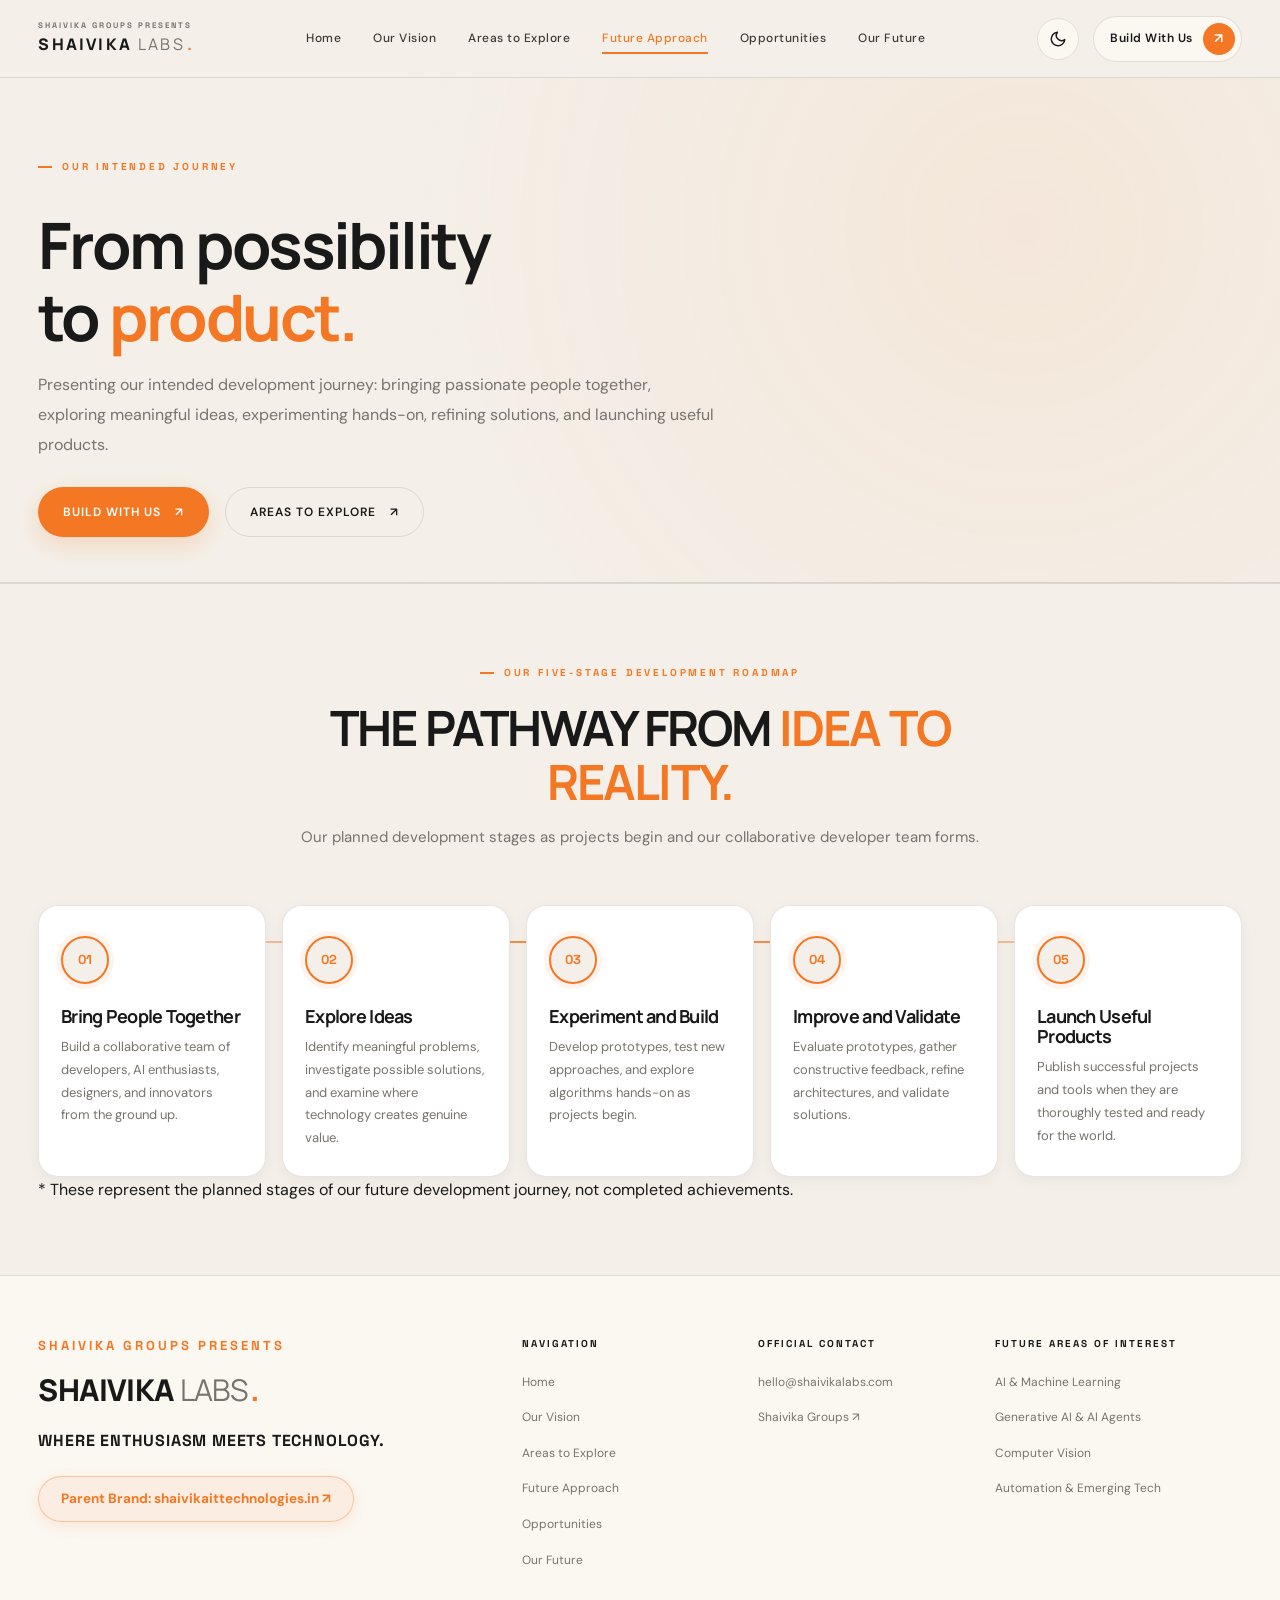
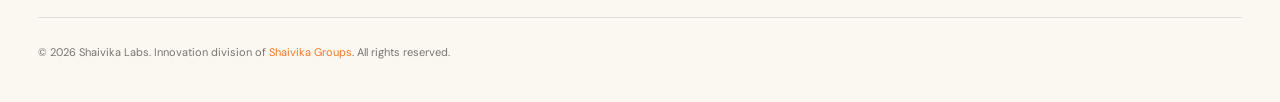
==== approach.html @ ae57363c "Initial commit: Shaivika Labs complete responsive website" ====
<!doctype html>
<html lang="en" data-theme="light">
<head>
  <meta charset="utf-8">
  <meta name="viewport" content="width=device-width, initial-scale=1">
  <meta name="theme-color" content="#F4F0E9">
  <meta name="description" content="Our Future Approach at Shaivika Labs — The AI innovation division of Shaivika Groups. From Possibility to Product: 5 planned stages of our future journey.">
  <title>Our Future Approach — From Possibility to Product | Shaivika Labs</title>
  
  <link rel="preconnect" href="https://fonts.googleapis.com">
  <link rel="preconnect" href="https://fonts.gstatic.com" crossorigin>
  <link href="https://fonts.googleapis.com/css2?family=DM+Sans:ital,opsz,wght@0,9..40,100..1000;1,9..40,100..1000&family=Manrope:wght@300;400;500;600;700;800&family=Space+Grotesk:wght@500;700&display=swap" rel="stylesheet">
  
  <link rel="stylesheet" href="style.css">
  <script src="script.js" defer></script>
</head>
<body data-theme="light">

  <header class="navbar">
    <div class="brand-wrap">
      <span class="brand-parent">Shaivika Groups Presents</span>
      <a class="logo" href="index.html" aria-label="Shaivika Labs Home">
        SHAIVIKA<span>LABS</span><i>.</i>
      </a>
    </div>

    <nav class="nav-links" aria-label="Main navigation">
      <a href="index.html#hero">Home</a>
      <a href="index.html#vision">Our Vision</a>
      <a href="index.html#explore">Areas to Explore</a>
      <a class="active" href="approach.html">Future Approach</a>
      <a href="careers.html">Opportunities</a>
      <a href="index.html#future-products">Our Future</a>
    </nav>

    <div class="nav-controls">
      <button class="theme-toggle" id="theme-toggle-btn" aria-label="Switch between light and dark theme">
        <svg class="theme-icon-sun" viewBox="0 0 24 24">
          <circle cx="12" cy="12" r="5"></circle>
          <line x1="12" y1="1" x2="12" y2="3"></line>
          <line x1="12" y1="21" x2="12" y2="23"></line>
          <line x1="4.22" y1="4.22" x2="5.64" y2="5.64"></line>
          <line x1="18.36" y1="18.36" x2="19.78" y2="19.78"></line>
          <line x1="1" y1="12" x2="3" y2="12"></line>
          <line x1="21" y1="12" x2="23" y2="12"></line>
          <line x1="4.22" y1="19.78" x2="5.64" y2="18.36"></line>
          <line x1="18.36" y1="5.64" x2="19.78" y2="4.22"></line>
        </svg>
        <svg class="theme-icon-moon" viewBox="0 0 24 24">
          <path d="M21 12.79A9 9 0 1 1 11.21 3 7 7 0 0 0 21 12.79z"></path>
        </svg>
      </button>

      <a class="nav-cta" href="careers.html#inquiry-form">
        Build With Us <span>↗</span>
      </a>

      <button class="menu-toggle" aria-label="Toggle navigation menu" aria-expanded="false">
        ☰
      </button>
    </div>
  </header>

  <main class="page-shell">
    <section class="inner-page-hero">
      <div class="inner-hero-content animate-on-scroll">
        <span class="eyebrow">OUR INTENDED JOURNEY</span>
        <h1>From possibility<br>to <span>product.</span></h1>
        <p>
          Presenting our intended development journey: bringing passionate people together, exploring meaningful ideas, experimenting hands-on, refining solutions, and launching useful products.
        </p>
        <div style="display: flex; gap: 16px; flex-wrap: wrap;">
          <a class="button button-primary" href="careers.html#inquiry-form">
            Build With Us <span class="btn-arrow">↗</span>
          </a>
          <a class="button button-outline" href="index.html#explore">
            Areas to Explore <span class="btn-arrow">↗</span>
          </a>
        </div>
      </div>
    </section>

    <section class="section-block">
      <div class="section-header-center animate-on-scroll">
        <span class="eyebrow">OUR FIVE-STAGE DEVELOPMENT ROADMAP</span>
        <h2>THE PATHWAY FROM <span>IDEA TO REALITY.</span></h2>
        <p>Our planned development stages as projects begin and our collaborative developer team forms.</p>
      </div>

      <div class="approach-pathway-wrap">
        <div class="pathway-line" aria-hidden="true">
          <div class="pathway-pulse"></div>
        </div>

        <div class="pathway-grid">
          <!-- 01 Bring People Together -->
          <div class="pathway-step animate-on-scroll">
            <div class="pathway-node-marker">01</div>
            <h3>Bring People Together</h3>
            <p>Build a collaborative team of developers, AI enthusiasts, designers, and innovators from the ground up.</p>
          </div>

          <!-- 02 Explore Ideas -->
          <div class="pathway-step animate-on-scroll delay-1">
            <div class="pathway-node-marker">02</div>
            <h3>Explore Ideas</h3>
            <p>Identify meaningful problems, investigate possible solutions, and examine where technology creates genuine value.</p>
          </div>

          <!-- 03 Experiment and Build -->
          <div class="pathway-step animate-on-scroll delay-2">
            <div class="pathway-node-marker">03</div>
            <h3>Experiment and Build</h3>
            <p>Develop prototypes, test new approaches, and explore algorithms hands-on as projects begin.</p>
          </div>

          <!-- 04 Improve and Validate -->
          <div class="pathway-step animate-on-scroll delay-3">
            <div class="pathway-node-marker">04</div>
            <h3>Improve and Validate</h3>
            <p>Evaluate prototypes, gather constructive feedback, refine architectures, and validate solutions.</p>
          </div>

          <!-- 05 Launch Useful Products -->
          <div class="pathway-step animate-on-scroll delay-4">
            <div class="pathway-node-marker">05</div>
            <h3>Launch Useful Products</h3>
            <p>Publish successful projects and tools when they are thoroughly tested and ready for the world.</p>
          </div>
        </div>
      </div>

      <p class="showcase-footnote">
        * These represent the planned stages of our future development journey, not completed achievements.
      </p>
    </section>
  </main>

  <footer class="footer">
    <div class="footer-top">
      <div class="footer-brand">
        <span class="footer-parent-label">SHAIVIKA GROUPS PRESENTS</span>
        <div class="logo">SHAIVIKA<span>LABS</span><i>.</i></div>
        <p class="footer-tagline">WHERE ENTHUSIASM MEETS TECHNOLOGY.</p>
        <a class="footer-official-link" href="http://shaivikaittechnologies.in/" target="_blank" rel="noopener noreferrer">
          Parent Brand: shaivikaittechnologies.in ↗
        </a>
      </div>
      <div class="footer-col">
        <h5>Navigation</h5>
        <ul>
          <li><a href="index.html#hero">Home</a></li>
          <li><a href="index.html#vision">Our Vision</a></li>
          <li><a href="index.html#explore">Areas to Explore</a></li>
          <li><a href="approach.html">Future Approach</a></li>
          <li><a href="careers.html">Opportunities</a></li>
          <li><a href="index.html#future-products">Our Future</a></li>
        </ul>
      </div>
      <div class="footer-col">
        <h5>Official Contact</h5>
        <ul>
          <li><a href="mailto:hello@shaivikalabs.com">hello@shaivikalabs.com</a></li>
          <li><a href="http://shaivikaittechnologies.in/" target="_blank" rel="noopener noreferrer">Shaivika Groups ↗</a></li>
        </ul>
      </div>
      <div class="footer-col">
        <h5>Future Areas of Interest</h5>
        <ul>
          <li><a href="build.html">AI & Machine Learning</a></li>
          <li><a href="build.html">Generative AI & AI Agents</a></li>
          <li><a href="build.html">Computer Vision</a></li>
          <li><a href="build.html">Automation & Emerging Tech</a></li>
        </ul>
      </div>
    </div>
    <div class="footer-bottom">
      <div>© <span data-year></span> Shaivika Labs. Innovation division of <a href="http://shaivikaittechnologies.in/" target="_blank" rel="noopener noreferrer">Shaivika Groups</a>. All rights reserved.</div>
    </div>
  </footer>

</body>
</html>
---- style.css ----
@import url('https://fonts.googleapis.com/css2?family=DM+Sans:ital,opsz,wght@0,9..40,100..1000;1,9..40,100..1000&family=Manrope:wght@300;400;500;600;700;800&family=Space+Grotesk:wght@500;700&display=swap');

/* ==========================================================================
   SHAIVIKA LABS — DESIGN SYSTEM & TOKENS
   Brand: Shaivika Groups Presents Shaivika Labs
   Consistent Warm Cream, Charcoal & Shaivika Orange (#F47724) Palette
   Light Mode (Default) & Dark Mode Support
   ========================================================================== */

:root {
  /* Brand Core Palette */
  --accent: #F47724;
  --accent-hover: #DF6416;
  --accent-light: #FF8F45;
  --accent-glow: rgba(244, 119, 36, 0.22);
  --accent-glow-strong: rgba(244, 119, 36, 0.4);
  --accent-soft: rgba(244, 119, 36, 0.08);

  /* Light Theme (Default) */
  --bg: #F4F0E9;
  --paper: #FBF8F2;
  --paper-card: #FFFFFF;
  --paper-trans: rgba(251, 248, 242, 0.92);
  --card-glass: rgba(255, 255, 255, 0.85);
  --ink: #191919;
  --ink-secondary: #3D3A36;
  --muted: #77736D;
  --muted-light: #A8A39C;
  --line: rgba(25, 25, 25, 0.11);
  --line-subtle: rgba(25, 25, 25, 0.06);
  --dark: #211F1B;
  --shadow-sm: 0 4px 14px rgba(33, 31, 27, 0.05);
  --shadow-md: 0 12px 30px rgba(33, 31, 27, 0.08);
  --shadow-lg: 0 20px 50px rgba(33, 31, 27, 0.11);
  --shadow-accent: 0 12px 32px rgba(244, 119, 36, 0.2);
  --radius-sm: 8px;
  --radius-md: 14px;
  --radius-lg: 20px;
  --radius-pill: 9999px;
  --nav-bg: rgba(244, 240, 233, 0.92);
  --container-max: 1700px;

  /* Brand-Harmonized Section Tokens */
  --tech-de: var(--accent);
  --tech-de-glow: var(--accent-glow);
  --tech-ai: var(--accent);
  --tech-ai-glow: var(--accent-glow);
  --tech-cv: var(--accent);
  --tech-cv-glow: var(--accent-glow);
  --tech-emerging: var(--accent);
  --tech-emerging-glow: var(--accent-glow);
  --tech-about: var(--accent);
  --tech-join: var(--accent);
  --tech-join-glow: var(--accent-glow);
}

[data-theme="dark"] {
  --bg: #11100E;
  --paper: #181714;
  --paper-card: #201D1A;
  --paper-trans: rgba(24, 23, 20, 0.90);
  --card-glass: rgba(26, 24, 21, 0.82);
  --ink: #FFFFFF;
  --ink-secondary: #D4CEC4;
  --muted: #A39D94;
  --muted-light: #736E66;
  --line: rgba(255, 255, 255, 0.10);
  --line-subtle: rgba(255, 255, 255, 0.05);
  --dark: #0A0A09;
  --shadow-sm: 0 4px 16px rgba(0, 0, 0, 0.35);
  --shadow-md: 0 14px 34px rgba(0, 0, 0, 0.45);
  --shadow-lg: 0 24px 60px rgba(0, 0, 0, 0.65);
  --shadow-accent: 0 12px 34px rgba(244, 119, 36, 0.35);
  --nav-bg: rgba(17, 16, 14, 0.92);
}

/* ==========================================================================
   BASE RESET & TYPOGRAPHY
   ========================================================================== */

*, *::before, *::after {
  box-sizing: border-box;
  margin: 0;
  padding: 0;
}

html {
  scroll-behavior: smooth;
  font-size: 16px;
  overflow-x: hidden;
}

body {
  background-color: var(--bg);
  color: var(--ink);
  font-family: "DM Sans", -apple-system, BlinkMacSystemFont, "Segoe UI", Roboto, sans-serif;
  overflow-x: hidden;
  line-height: 1.6;
  transition: background-color 0.35s ease, color 0.35s ease;
  -webkit-font-smoothing: antialiased;
  -moz-osx-font-smoothing: grayscale;
  width: 100%;
}

a {
  color: inherit;
  text-decoration: none;
  transition: color 0.25s ease, opacity 0.25s ease;
}

button {
  font: inherit;
  background: none;
  border: none;
  cursor: pointer;
  color: inherit;
}

img {
  max-width: 100%;
  height: auto;
  display: block;
}

.site-container {
  width: 100%;
  max-width: var(--container-max);
  margin: 0 auto;
}

/* ==========================================================================
   NAVBAR & HEADER
   ========================================================================== */

.navbar {
  position: sticky;
  top: 0;
  height: 78px;
  padding: 0 3%;
  display: flex;
  align-items: center;
  justify-content: space-between;
  gap: 20px;
  background: var(--nav-bg);
  backdrop-filter: blur(16px);
  -webkit-backdrop-filter: blur(16px);
  border-bottom: 1px solid var(--line);
  z-index: 100;
  transition: background-color 0.35s ease, border-color 0.35s ease;
}

.brand-wrap {
  display: flex;
  flex-direction: column;
}

.brand-parent {
  font-family: "Space Grotesk", sans-serif;
  font-size: 8px;
  font-weight: 700;
  letter-spacing: 2px;
  color: var(--muted);
  text-transform: uppercase;
}

.logo {
  font-family: "Manrope", sans-serif;
  font-size: 16px;
  font-weight: 800;
  letter-spacing: 2.2px;
  color: var(--ink);
  display: flex;
  align-items: baseline;
  text-transform: uppercase;
}

.logo span {
  font-weight: 400;
  margin-left: 6px;
  color: var(--muted);
}

.logo i {
  color: var(--accent);
  font-style: normal;
  margin-left: 2px;
}

.nav-links {
  display: flex;
  align-items: center;
  gap: clamp(16px, 2.5vw, 36px);
  font-size: 12px;
  font-weight: 500;
  letter-spacing: 0.5px;
}

.nav-links a {
  color: var(--ink-secondary);
  position: relative;
  padding: 6px 0;
  transition: color 0.25s ease;
}

.nav-links a::after {
  content: "";
  position: absolute;
  bottom: 0;
  left: 0;
  width: 0;
  height: 2px;
  background-color: var(--accent);
  transition: width 0.25s ease;
}

.nav-links a:hover,
.nav-links a.active {
  color: var(--accent);
}

.nav-links a:hover::after,
.nav-links a.active::after {
  width: 100%;
}

.nav-controls {
  display: flex;
  align-items: center;
  gap: 14px;
}

/* Theme Toggle Button */
.theme-toggle {
  width: 42px;
  height: 42px;
  border-radius: 50%;
  border: 1px solid var(--line);
  display: grid;
  place-items: center;
  color: var(--ink);
  transition: background-color 0.25s ease, border-color 0.25s ease, transform 0.25s ease;
  position: relative;
  background: var(--paper);
}

.theme-toggle:hover {
  border-color: var(--accent);
  transform: rotate(15deg);
  background: var(--card-glass);
}

.theme-icon-sun,
.theme-icon-moon {
  width: 18px;
  height: 18px;
  stroke: currentColor;
  stroke-width: 2;
  stroke-linecap: round;
  stroke-linejoin: round;
  fill: none;
  transition: opacity 0.25s ease;
}

[data-theme="light"] .theme-icon-sun { display: none; }
[data-theme="light"] .theme-icon-moon { display: block; }
[data-theme="dark"] .theme-icon-sun { display: block; }
[data-theme="dark"] .theme-icon-moon { display: none; }

.nav-cta {
  display: inline-flex;
  align-items: center;
  gap: 10px;
  font-size: 12px;
  font-weight: 600;
  letter-spacing: 0.5px;
  color: var(--ink);
  padding: 6px 6px 6px 16px;
  background: var(--paper);
  border: 1px solid var(--line);
  border-radius: var(--radius-pill);
  transition: border-color 0.25s ease, transform 0.25s ease, background 0.25s ease;
}

.nav-cta:hover {
  border-color: var(--accent);
  transform: translateY(-2px);
  background: var(--card-glass);
}

.nav-cta span {
  display: grid;
  place-items: center;
  width: 32px;
  height: 32px;
  border-radius: 50%;
  background: var(--accent);
  color: #fff;
  font-size: 14px;
  transition: transform 0.25s ease, background-color 0.25s ease;
}

.nav-cta:hover span {
  transform: rotate(45deg);
  background: var(--accent-hover);
}

.menu-toggle {
  display: none;
  width: 42px;
  height: 42px;
  border-radius: 50%;
  border: 1px solid var(--line);
  font-size: 20px;
  align-items: center;
  justify-content: center;
  color: var(--ink);
  background: var(--paper);
}

/* ==========================================================================
   BUTTONS & SHARED TYPOGRAPHY
   ========================================================================== */

.button {
  min-height: 50px;
  padding: 0 24px;
  display: inline-flex;
  align-items: center;
  justify-content: center;
  gap: 14px;
  border-radius: var(--radius-pill);
  font-size: 12px;
  font-weight: 600;
  letter-spacing: 1px;
  text-transform: uppercase;
  transition: transform 0.25s cubic-bezier(0.2, 0.8, 0.2, 1), background-color 0.25s ease, border-color 0.25s ease, box-shadow 0.25s ease;
  position: relative;
  overflow: hidden;
  z-index: 1;
}

.button:hover {
  transform: translateY(-3px);
}

.button-primary {
  background: var(--accent);
  color: #FFFFFF;
  border: 1px solid transparent;
  box-shadow: 0 8px 24px var(--accent-glow);
}

.button-primary:hover {
  background: var(--accent-hover);
  box-shadow: 0 12px 30px var(--accent-glow-strong);
}

.button-primary .btn-arrow {
  display: inline-block;
  transition: transform 0.25s ease;
}

.button-primary:hover .btn-arrow {
  transform: translate(3px, -3px);
}

.button-outline {
  background: transparent;
  color: var(--ink);
  border: 1px solid var(--line);
}

[data-theme="dark"] .button-outline {
  background: rgba(255, 255, 255, 0.04);
  color: #FFFFFF;
  border: 1px solid rgba(255, 255, 255, 0.16);
}

.button-outline:hover {
  border-color: var(--accent);
  background: var(--paper);
  color: var(--accent);
}

[data-theme="dark"] .button-outline:hover {
  border-color: var(--accent);
  background: rgba(244, 119, 36, 0.12);
  color: #FFFFFF;
}

.eyebrow {
  display: inline-flex;
  align-items: center;
  gap: 10px;
  font-family: "Space Grotesk", sans-serif;
  font-size: 10px;
  font-weight: 700;
  letter-spacing: 2.8px;
  color: var(--accent);
  text-transform: uppercase;
  margin-bottom: 20px;
}

.eyebrow::before {
  content: "";
  display: inline-block;
  width: 14px;
  height: 2px;
  background-color: var(--accent);
}

h1, h2, h3, h4 {
  font-family: "Manrope", sans-serif;
  letter-spacing: -0.04em;
  line-height: 1.12;
  color: var(--ink);
}

h1 {
  font-size: clamp(38px, 5vw, 68px);
  font-weight: 700;
}

h2 {
  font-size: clamp(30px, 3.8vw, 52px);
  font-weight: 700;
}

h3 {
  font-size: clamp(20px, 2vw, 26px);
  font-weight: 600;
}

h1 span, h2 span, h3 span {
  color: var(--accent);
}

.page-shell {
  width: 100%;
  position: relative;
  overflow: visible;
}

/* ==========================================================================
   SCROLL REVEAL — PREMIUM SWIPE UP ANIMATION
   Every text, card, and element sweeps upward as it enters the viewport
   ========================================================================== */

.animate-on-scroll,
.reveal-on-scroll {
  opacity: 0;
  transform: translateY(55px);
  transition:
    opacity 0.75s cubic-bezier(0.22, 1, 0.36, 1),
    transform 0.75s cubic-bezier(0.22, 1, 0.36, 1);
  will-change: opacity, transform;
}

.animate-on-scroll.is-visible,
.reveal-on-scroll.is-visible {
  opacity: 1;
  transform: translateY(0) !important;
}

/* Staggered delays for cards/grid children */
.delay-1, .reveal-delay-1 { transition-delay: 0.10s; }
.delay-2, .reveal-delay-2 { transition-delay: 0.20s; }
.delay-3, .reveal-delay-3 { transition-delay: 0.30s; }
.delay-4, .reveal-delay-4 { transition-delay: 0.40s; }

/* Section-level entrance — subtle initial offset only when not yet visible */
.section-header-center.animate-on-scroll:not(.is-visible),
.about-copy.animate-on-scroll:not(.is-visible),
.inner-hero-content:not(.is-visible) {
  transform: translateY(20px);
}


/* ==========================================================================
   HERO SECTION — AI NEURAL CORE CENTERPIECE
   ========================================================================== */

.hero {
  width: 100%;
  padding: clamp(45px, 6vh, 80px) 3% clamp(40px, 6vh, 75px);
  display: grid;
  grid-template-columns: 1.12fr 0.88fr;
  align-items: center;
  gap: clamp(32px, 4vw, 65px);
  position: relative;
  background: radial-gradient(circle at 75% 45%, rgba(244, 119, 36, 0.08) 0%, transparent 65%);
}

[data-theme="dark"] .hero {
  background: radial-gradient(circle at 74% 48%, rgba(244, 119, 36, 0.14) 0%, rgba(244, 119, 36, 0.03) 48%, transparent 72%);
}

.hero-copy {
  position: relative;
  z-index: 5;
  max-width: 620px;
}

/* Attractive Parent Badge with Subtle Glowing Aura */
.hero-parent-badge {
  display: inline-flex;
  align-items: center;
  gap: 8px;
  font-family: "Space Grotesk", sans-serif;
  font-size: 11px;
  font-weight: 700;
  letter-spacing: 3px;
  color: var(--accent);
  text-transform: uppercase;
  margin-bottom: 20px;
  padding: 7px 16px;
  border-radius: var(--radius-pill);
  background: rgba(244, 119, 36, 0.08);
  border: 1px solid rgba(244, 119, 36, 0.32);
  box-shadow: 0 0 20px rgba(244, 119, 36, 0.12);
  animation: badgeGlowPulse 4s ease-in-out infinite alternate, badgeEntrance 0.8s cubic-bezier(0.16, 1, 0.3, 1) both;
}

[data-theme="dark"] .hero-parent-badge {
  background: rgba(244, 119, 36, 0.08);
  border: 1px solid rgba(244, 119, 36, 0.38);
  color: #FFA45F;
  box-shadow: 0 0 22px rgba(244, 119, 36, 0.18);
}

@keyframes badgeGlowPulse {
  0% {
    box-shadow: 0 0 14px rgba(244, 119, 36, 0.12), inset 0 0 8px rgba(244, 119, 36, 0.04);
    border-color: rgba(244, 119, 36, 0.28);
  }
  100% {
    box-shadow: 0 0 26px rgba(244, 119, 36, 0.32), inset 0 0 14px rgba(244, 119, 36, 0.1);
    border-color: rgba(244, 119, 36, 0.55);
  }
}

@keyframes badgeEntrance {
  0% {
    opacity: 0;
    transform: translateY(-10px) scale(0.96);
  }
  100% {
    opacity: 1;
    transform: translateY(0) scale(1);
  }
}

/* Hero Title with Attractive Kinetic Text Animations */
.hero-title {
  font-size: clamp(38px, 5.2vw, 70px);
  font-weight: 800;
  line-height: 1.06;
  margin-bottom: 24px;
}

.hero-brand-block {
  margin-bottom: 20px;
  animation: titleMainFadeUp 0.9s cubic-bezier(0.16, 1, 0.3, 1) both;
}

.hero-brand-title {
  display: inline-block;
  font-family: "Manrope", sans-serif;
  font-size: clamp(42px, 5.6vw, 74px);
  font-weight: 800;
  line-height: 1.05;
  letter-spacing: -0.035em;
  background: linear-gradient(120deg, #181512 0%, #30261E 30%, #F47724 50%, #30261E 70%, #181512 100%);
  background-size: 240% 100%;
  -webkit-background-clip: text;
  -webkit-text-fill-color: transparent;
  animation: brandLuster 5.5s ease-in-out infinite, titleMainFadeUp 0.9s cubic-bezier(0.16, 1, 0.3, 1) both;
  margin-bottom: 8px;
  transition: filter 0.35s ease;
}

[data-theme="dark"] .hero-brand-title {
  background: linear-gradient(120deg, #FFFFFF 0%, #F5EAE1 30%, #FFA86B 50%, #F5EAE1 70%, #FFFFFF 100%);
  background-size: 240% 100%;
  -webkit-background-clip: text;
  -webkit-text-fill-color: transparent;
  filter: drop-shadow(0 0 32px rgba(244, 119, 36, 0.28));
}

.hero-brand-tagline {
  display: inline-flex;
  align-items: center;
  gap: 10px;
  font-family: "Space Grotesk", sans-serif;
  font-size: clamp(11px, 0.95vw, 13px);
  font-weight: 700;
  letter-spacing: 3.5px;
  color: var(--accent);
  text-transform: uppercase;
  margin-bottom: 22px;
  animation: titleHighlightFadeUp 0.95s cubic-bezier(0.16, 1, 0.3, 1) 0.15s both;
}

.hero-brand-tagline::before {
  content: "";
  display: inline-block;
  width: 7px;
  height: 7px;
  border-radius: 50%;
  background: #F47724;
  box-shadow: 0 0 10px #F47724, 0 0 20px #F47724;
  animation: beaconPulse 2s ease-in-out infinite;
}

[data-theme="dark"] .hero-brand-tagline {
  color: #FFA564;
}

.hero-headline {
  font-family: "Manrope", sans-serif;
  font-size: clamp(28px, 4.0vw, 50px);
  font-weight: 800;
  line-height: 1.16;
  letter-spacing: -0.025em;
  color: var(--ink);
  margin-bottom: 24px;
  overflow: visible;
}

.hero-headline .hero-line {
  display: block;
  color: var(--ink);
}

.hero-headline .hero-line:first-child {
  animation: titleMainFadeUp 0.9s cubic-bezier(0.16, 1, 0.3, 1) 0.22s both;
}

.hero-headline .hero-line:last-child {
  animation: titleMainFadeUp 0.9s cubic-bezier(0.16, 1, 0.3, 1) 0.32s both;
}

[data-theme="dark"] .hero-headline,
[data-theme="dark"] .hero-headline .hero-line {
  color: #FFFFFF !important;
}

/* IDEA. is permanently visible with continuous liquid energy shimmer and vibrant breathing glow */
.hero-idea,
.hero-headline .hero-idea {
  display: inline-block !important;
  font-weight: 800 !important;
  opacity: 1 !important;
  visibility: visible !important;
  background: linear-gradient(110deg, #F47724 0%, #FF924A 25%, #FFF4ED 50%, #FF924A 75%, #F47724 100%) !important;
  background-size: 220% 100% !important;
  -webkit-background-clip: text !important;
  -webkit-text-fill-color: transparent !important;
  animation: ideaEnergyFlow 3.8s ease-in-out infinite, ideaAuraBreathe 3s ease-in-out infinite alternate !important;
  filter: drop-shadow(0 0 16px rgba(244, 119, 36, 0.65)) drop-shadow(0 0 36px rgba(244, 119, 36, 0.35)) !important;
  position: relative;
}

@keyframes brandLuster {
  0% { background-position: 0% center; }
  50% { background-position: 100% center; }
  100% { background-position: 0% center; }
}

@keyframes beaconPulse {
  0%, 100% {
    transform: scale(0.9);
    box-shadow: 0 0 8px #F47724, 0 0 16px #F47724;
    opacity: 0.85;
  }
  50% {
    transform: scale(1.3);
    box-shadow: 0 0 16px #F47724, 0 0 32px #F47724;
    opacity: 1;
  }
}

@keyframes ideaEnergyFlow {
  0% { background-position: 0% center; }
  50% { background-position: 100% center; }
  100% { background-position: 0% center; }
}

@keyframes ideaAuraBreathe {
  0% {
    filter: drop-shadow(0 0 14px rgba(244, 119, 36, 0.55));
    transform: translateY(0);
  }
  100% {
    filter: drop-shadow(0 0 28px rgba(244, 119, 36, 0.85)) drop-shadow(0 0 48px rgba(244, 119, 36, 0.4));
    transform: translateY(-2px);
  }
}

/* Legacy fallback support */
.hero-headline .hw-line {
  display: block;
}

.hero-headline .hw-base,
.hero-headline span.hw-base {
  color: var(--ink);
}

[data-theme="dark"] .hero-headline .hw-base,
[data-theme="dark"] .hero-headline span.hw-base {
  color: #FFFFFF !important;
}

.hw {
  display: inline-block;
  opacity: 1;
}

.hero-headline .hw-highlight,
.hero-headline span.hw-highlight,
.hero-headline .shimmer-highlight,
.hero-headline span.shimmer-highlight,
.shimmer-highlight {
  display: inline-block;
  font-weight: 800;
  color: var(--accent) !important;
  opacity: 1 !important;
  visibility: visible !important;
}

@keyframes titleMainFadeUp {
  0% {
    opacity: 0;
    transform: translateY(22px);
  }
  100% {
    opacity: 1;
    transform: translateY(0);
  }
}

@keyframes titleHighlightFadeUp {
  0% {
    opacity: 0;
    transform: translateY(18px);
  }
  100% {
    opacity: 1;
    transform: translateY(0);
  }
}

.hero-description {
  font-size: clamp(15px, 1.15vw, 17px);
  color: var(--ink-secondary);
  line-height: 1.8;
  margin-bottom: 20px;
  max-width: 560px;
  animation: heroDescFadeUp 1.0s cubic-bezier(0.16, 1, 0.3, 1) 0.28s both;
}

.hero-supporting-text {
  font-size: clamp(13px, 1.0vw, 14.5px);
  line-height: 1.75;
  color: var(--muted);
  background: var(--accent-soft);
  border-left: 3px solid var(--accent);
  padding: 12px 16px;
  border-radius: 0 var(--radius-sm) var(--radius-sm) 0;
  margin-bottom: 28px;
  max-width: 560px;
  font-style: italic;
  animation: heroDescFadeUp 1.0s cubic-bezier(0.16, 1, 0.3, 1) 0.32s both;
}

@keyframes heroDescFadeUp {
  0% {
    opacity: 0;
    transform: translateY(16px);
  }
  100% {
    opacity: 1;
    transform: translateY(0);
  }
}

.hero-actions {
  display: flex;
  align-items: center;
  gap: 16px;
  flex-wrap: wrap;
  margin-bottom: 36px;
  animation: heroActionsFadeUp 1.0s cubic-bezier(0.16, 1, 0.3, 1) 0.36s both;
}

@keyframes heroActionsFadeUp {
  0% {
    opacity: 0;
    transform: translateY(14px);
  }
  100% {
    opacity: 1;
    transform: translateY(0);
  }
}

/* Hero Status Pill with Radiant Dual-Wave Dot */
.hero-status {
  display: inline-flex;
  align-items: center;
  gap: 12px;
  padding: 10px 18px;
  border-radius: var(--radius-pill);
  background: var(--paper-card);
  border: 1px solid var(--line);
  font-size: 11px;
  font-weight: 500;
  color: var(--muted);
  box-shadow: var(--shadow-sm);
  animation: heroActionsFadeUp 1.0s cubic-bezier(0.16, 1, 0.3, 1) 0.44s both;
}

[data-theme="dark"] .hero-status {
  background: rgba(28, 26, 23, 0.75);
  border: 1px solid rgba(255, 255, 255, 0.1);
  color: #B5B0A6;
  backdrop-filter: blur(12px);
  -webkit-backdrop-filter: blur(12px);
}

.status-dot {
  width: 9px;
  height: 9px;
  background-color: var(--accent);
  border-radius: 50%;
  position: relative;
  box-shadow: 0 0 10px var(--accent);
}

.status-dot::before {
  content: "";
  position: absolute;
  inset: -4px;
  border-radius: 50%;
  background: var(--accent);
  opacity: 0.55;
  animation: statusWavePing 2.4s cubic-bezier(0, 0, 0.2, 1) infinite;
}

@keyframes statusWavePing {
  0% {
    transform: scale(0.9);
    opacity: 0.85;
  }
  70%, 100% {
    transform: scale(2.6);
    opacity: 0;
  }
}

/* ==========================================================================
   HERO CENTERPIECE VISUAL & REVOLVING ORBITAL SYSTEM
   ========================================================================== */

.hero-visual-wrap {
  position: relative;
  width: 100%;
  aspect-ratio: 1 / 1;
  max-width: 480px;
  margin: 0 auto;
  display: flex;
  align-items: center;
  justify-content: center;
}

/* Circular disc backdrop removed per user request so animation floats seamlessly on background */
.hero-visual-wrap::before {
  display: none !important;
}

[data-theme="dark"] .hero-visual-wrap::before {
  display: none !important;
}

.hero-canvas-container {
  position: absolute;
  inset: -6%;
  width: 112%;
  height: 112%;
  z-index: 4;
  pointer-events: none; /* Never blocks scrolling */
}

.hero-canvas-container canvas {
  width: 100% !important;
  height: 100% !important;
  display: block;
}

.hero-image-backdrop {
  position: absolute;
  width: 76%;
  height: 76%;
  border-radius: 50%;
  overflow: hidden;
  z-index: 1;
  opacity: 0.98;
  transition: transform 0.5s ease;
}

[data-theme="light"] .hero-image-backdrop {
  box-shadow: 0 20px 50px rgba(50, 40, 30, 0.10), 0 0 35px rgba(244, 119, 36, 0.08);
  border: 1px solid rgba(25, 25, 25, 0.08);
}

[data-theme="dark"] .hero-image-backdrop {
  box-shadow: 0 25px 65px rgba(0, 0, 0, 0.65), 0 0 35px rgba(244, 119, 36, 0.15);
  border: 1px solid rgba(255, 255, 255, 0.15);
}

.hero-image-backdrop img {
  width: 100%;
  height: 100%;
  object-fit: cover;
}

.hero-visual-wrap:hover .hero-image-backdrop img {
  /* No zoom on hover */
}

.hero-orbitals {
  position: absolute;
  inset: -6%;
  z-index: 3;
  pointer-events: none;
}

.orbital-ring {
  position: absolute;
  border-radius: 50%;
  transform-origin: center;
  will-change: transform;
}

.orbital-ring-1 {
  inset: 12%;
  border: 2px solid rgba(244, 119, 36, 0.45);
  box-shadow: 0 0 20px rgba(244, 119, 36, 0.25), inset 0 0 12px rgba(244, 119, 36, 0.10);
  transform: rotate(-24deg) scaleY(0.52);
  animation: orbitRingSpin1 42s linear infinite;
}

.orbital-ring-2 {
  inset: 6%;
  border: 1.5px dashed rgba(244, 119, 36, 0.35);
  transform: rotate(26deg) scaleY(0.60);
  animation: orbitRingSpin2 52s linear infinite reverse;
}

.orbital-ring-3 {
  inset: 0%;
  border: 1px solid rgba(244, 119, 36, 0.22);
  transform: rotate(-12deg) scaleY(0.68);
  animation: orbitRingSpin3 65s linear infinite;
}

@keyframes orbitRingSpin1 {
  0% { transform: rotate(-24deg) scaleY(0.52) rotate(0deg); }
  100% { transform: rotate(-24deg) scaleY(0.52) rotate(360deg); }
}

@keyframes orbitRingSpin2 {
  0% { transform: rotate(26deg) scaleY(0.60) rotate(0deg); }
  100% { transform: rotate(26deg) scaleY(0.60) rotate(-360deg); }
}

@keyframes orbitRingSpin3 {
  0% { transform: rotate(-12deg) scaleY(0.68) rotate(0deg); }
  100% { transform: rotate(-12deg) scaleY(0.68) rotate(360deg); }
}

.orbital-node {
  position: absolute;
  width: 10px;
  height: 10px;
  background-color: var(--accent);
  border-radius: 50%;
  box-shadow: 0 0 16px var(--accent), 0 0 4px #FFFFFF;
  top: -5px;
  left: 50%;
  transform: translateX(-50%);
}

.orbital-node-sub {
  width: 6px;
  height: 6px;
  background-color: #FFFFFF;
  border-radius: 50%;
  box-shadow: 0 0 10px #FFFFFF;
  bottom: -3px;
  left: 28%;
}

/* ==========================================================================
   REVOLVING ORBITAL ELEMENTS (OUR MINDSET, AI & ML, OUR PROCESS, VISION)
   Revolve continuously along the tilted orbital path around the centerpiece!
   ========================================================================== */

.hero-float-card {
  position: absolute;
  top: 0;
  left: 0;
  z-index: 6;
  padding: 8px 14px;
  background: rgba(22, 20, 18, 0.85);
  backdrop-filter: blur(16px);
  -webkit-backdrop-filter: blur(16px);
  border: 1px solid rgba(255, 255, 255, 0.12);
  border-radius: 10px;
  box-shadow: 0 14px 30px rgba(0, 0, 0, 0.45), 0 0 0 1px rgba(244, 119, 36, 0.16);
  display: flex;
  flex-direction: column;
  gap: 2px;
  cursor: pointer;
  user-select: none;
  white-space: nowrap;
  transform: translate(-50%, -50%);
  will-change: transform, opacity;
  transition: border-color 0.3s ease, box-shadow 0.3s ease;
}

[data-theme="light"] .hero-float-card {
  background: rgba(255, 255, 255, 0.94);
  border: 1px solid rgba(25, 25, 25, 0.09);
  box-shadow: 0 14px 30px rgba(45, 35, 25, 0.08), 0 2px 8px rgba(0, 0, 0, 0.04);
}

.hero-float-card:hover {
  border-color: rgba(244, 119, 36, 0.55);
  box-shadow: 0 18px 40px rgba(244, 119, 36, 0.28), 0 0 20px var(--accent-glow);
}

.hero-float-card small {
  display: flex;
  align-items: center;
  justify-content: space-between;
  gap: 10px;
  font-family: "Space Grotesk", sans-serif;
  font-size: 8px;
  font-weight: 700;
  letter-spacing: 1.6px;
  color: var(--accent);
  text-transform: uppercase;
}

.hero-float-card strong {
  font-size: 11px;
  font-weight: 700;
  color: #FFFFFF;
  letter-spacing: 0.3px;
}

[data-theme="light"] .hero-float-card strong {
  color: #191919;
}

.satellite-badge {
  position: absolute;
  top: 0;
  left: 0;
  z-index: 6;
  font-family: "Space Grotesk", sans-serif;
  font-size: 8.5px;
  font-weight: 700;
  letter-spacing: 1.6px;
  padding: 6px 13px;
  border-radius: var(--radius-pill);
  background: rgba(22, 20, 18, 0.88);
  backdrop-filter: blur(16px);
  -webkit-backdrop-filter: blur(16px);
  border: 1px solid rgba(255, 255, 255, 0.14);
  color: #FAF7F2;
  box-shadow: 0 10px 24px rgba(0, 0, 0, 0.4);
  cursor: pointer;
  user-select: none;
  white-space: nowrap;
  transform: translate(-50%, -50%);
  will-change: transform, opacity;
  transition: border-color 0.3s ease, box-shadow 0.3s ease, color 0.3s ease;
}

[data-theme="light"] .satellite-badge {
  background: rgba(255, 255, 255, 0.92);
  border: 1px solid rgba(25, 25, 25, 0.1);
  color: #211F1B;
  box-shadow: 0 10px 24px rgba(45, 35, 25, 0.07);
}

.satellite-badge:hover {
  border-color: var(--accent);
  box-shadow: 0 0 20px var(--accent-glow);
  color: #FFFFFF;
}

/* Static fallback positions for non-JS or initial paint */
.float-card-mindset {
  left: 20%;
  top: 26%;
}

.float-card-mindset small::after {
  content: "";
  display: inline-block;
  width: 5px;
  height: 5px;
  background: var(--accent);
  border-radius: 50%;
  margin-left: 8px;
  box-shadow: 0 0 6px var(--accent);
}

.sat-ai {
  left: 80%;
  top: 22%;
}

.float-card-process {
  left: 78%;
  top: 76%;
}

.sat-vision {
  left: 36%;
  top: 80%;
}

@keyframes float-drift-b {
  0%, 100% { transform: translateY(0); }
  50% { transform: translateY(8px); }
}

/* ==========================================================================
   ABOUT SECTION — WHO WE ARE & SPACE TO CREATE
   ========================================================================== */

.section-block {
  width: 100%;
  padding: clamp(60px, 8vh, 100px) 3%;
  position: relative;
  border-top: 1px solid var(--line);
}

.section-grid-2col {
  display: grid;
  grid-template-columns: 1fr 1fr;
  align-items: center;
  gap: clamp(36px, 5vw, 80px);
  margin-bottom: clamp(36px, 4vw, 56px);
}

.about-copy {
  max-width: 580px;
}

.about-lead {
  font-size: clamp(16px, 1.2vw, 18px);
  line-height: 1.8;
  color: var(--ink-secondary);
  margin: 22px 0 16px;
}

.about-secondary {
  font-size: 14px;
  line-height: 1.85;
  color: var(--muted);
  margin-bottom: 32px;
}

.about-visual-card {
  position: relative;
  border-radius: var(--radius-lg);
  overflow: hidden;
  box-shadow: var(--shadow-md);
  border: 1px solid var(--line);
  background: var(--paper-card);
  transition: transform 0.35s ease, box-shadow 0.35s ease, border-color 0.35s ease;
  min-height: 400px;
  height: 100%;
  width: 100%;
  display: flex;
  align-items: stretch;
  justify-content: center;
}

.about-visual-card:hover {
  transform: translateY(-5px);
  border-color: var(--accent);
  box-shadow: var(--shadow-accent);
}

.card-canvas-layer,
.card-3d-canvas-wrap {
  position: absolute;
  inset: 0;
  width: 100%;
  height: 100%;
  z-index: 4;
  pointer-events: none; /* Never blocks scrolling */
  overflow: hidden;
  display: none !important; /* Image 3D animations removed per user request */
}

.card-canvas-layer canvas,
.card-3d-canvas-wrap canvas {
  width: 100% !important;
  height: 100% !important;
  display: block;
}

.card-media-backdrop,
.card-image-backdrop {
  position: relative;
  width: 100%;
  height: 100%;
  overflow: hidden;
  background: var(--bg);
}

.card-media-backdrop img,
.card-image-backdrop img {
  width: 100%;
  height: 100%;
  object-fit: cover;
  /* No zoom animation on images */
}

.about-visual-card:hover .card-media-backdrop img,
.about-visual-card:hover .card-image-backdrop img {
  /* No zoom on hover */
}

/* Subtle, cohesive brand warmth gradient across card images */
.card-media-backdrop::after,
.card-image-backdrop::after,
.tech-media-wrap::after {
  content: "";
  position: absolute;
  inset: 0;
  background: linear-gradient(180deg, rgba(24, 22, 20, 0.02) 0%, rgba(24, 22, 20, 0.32) 100%);
  pointer-events: none;
  transition: opacity 0.35s ease;
}

.card-badge-pill,
.card-3d-badge-floating {
  display: none; /* FUTURE EXPLORATION badges removed */
}

.badge-dot,
.badge-dot-cyan,
.badge-dot-azure,
.badge-dot-violet,
.badge-dot-emerald,
.badge-dot-amber,
.badge-dot-coral {
  width: 6px;
  height: 6px;
  border-radius: 50%;
  background-color: var(--accent);
  box-shadow: 0 0 8px var(--accent);
  display: inline-block;
  flex-shrink: 0;
}

/* Clean, un-tinted container styles replacing clashing colored overlays */
.theme-overlay-cyan,
.theme-overlay-azure,
.theme-overlay-violet,
.theme-overlay-emerald,
.theme-overlay-amber,
.theme-overlay-coral {
  position: relative;
  width: 100%;
  height: 100%;
}

.card-overlay-badge {
  display: none; /* Image text overlays removed */
}

.card-overlay-badge span {
  font-family: "Space Grotesk", sans-serif;
  font-size: 10px;
  font-weight: 700;
  letter-spacing: 2px;
  color: var(--accent);
  text-transform: uppercase;
}

.card-overlay-badge small {
  font-size: 11px;
  color: var(--muted);
}

/* Three Core Pillars */
.pillars-grid {
  display: grid;
  grid-template-columns: repeat(3, 1fr);
  gap: 20px;
  margin-top: 44px;
}

.pillar-card {
  padding: 30px 26px;
  background: var(--paper-card);
  border: 1px solid var(--line);
  border-radius: var(--radius-md);
  transition: transform 0.3s ease, border-color 0.3s ease, box-shadow 0.3s ease;
  position: relative;
  overflow: hidden;
}

.pillar-card:hover {
  transform: translateY(-5px);
  border-color: var(--accent);
  box-shadow: var(--shadow-md);
}

.pillar-num {
  font-family: "Space Grotesk", sans-serif;
  font-size: 11px;
  font-weight: 700;
  color: var(--accent);
  letter-spacing: 2px;
  display: block;
  margin-bottom: 18px;
}

.pillar-card h3 {
  font-size: 18px;
  font-weight: 700;
  margin-bottom: 10px;
}

.pillar-card p {
  font-size: 13px;
  line-height: 1.75;
  color: var(--muted);
}

/* ==========================================================================
   TECHNOLOGY EXPLORATION SECTION — ALL FOUR CARDS EQUAL IN SIZE
   ========================================================================== */

.section-header-center {
  text-align: center;
  max-width: 680px;
  margin: 0 auto clamp(44px, 6vh, 64px);
}

.section-header-center p {
  font-size: 15px;
  line-height: 1.8;
  color: var(--muted);
  margin-top: 14px;
}

/* Four Cards Exactly Equal in Width and Height */
.tech-cards-grid,
.tech-exploration-grid {
  display: grid;
  grid-template-columns: repeat(4, 1fr);
  gap: 22px;
  align-items: stretch;
  width: 100%;
}

.tech-card-subgrid {
  display: contents; /* Dissolves wrapper so cards sit as direct equal siblings in the 4-column grid */
}

.tech-card,
.tech-card-heroic,
.tech-subcard {
  background: var(--paper-card);
  border: 1px solid var(--line);
  border-radius: var(--radius-lg);
  overflow: hidden;
  box-shadow: var(--shadow-sm);
  transition: transform 0.35s cubic-bezier(0.2, 0.8, 0.2, 1), border-color 0.35s ease, box-shadow 0.35s ease;
  display: flex;
  flex-direction: column;
  position: relative;
  height: 100%;
  width: 100%;
}

.tech-card:hover,
.tech-card-heroic:hover,
.tech-subcard:hover {
  transform: translateY(-6px);
  border-color: var(--accent);
  box-shadow: var(--shadow-md);
}

.tech-media-wrap {
  position: relative;
  width: 100%;
  aspect-ratio: 16 / 10;
  overflow: hidden;
  background: var(--bg);
  flex-shrink: 0;
}

.tech-media-wrap img {
  width: 100%;
  height: 100%;
  object-fit: cover;
  /* No zoom animation on images */
}

.tech-card:hover .tech-media-wrap img,
.tech-card-heroic:hover .tech-media-wrap img,
.tech-subcard:hover .tech-media-wrap img {
  /* No zoom on hover */
}

.tech-card-content {
  padding: 24px 20px;
  display: flex;
  flex-direction: column;
  flex: 1;
}

.tech-tag-row {
  display: flex;
  gap: 6px;
  flex-wrap: wrap;
  margin-bottom: 14px;
}

.tech-pill,
.tech-pill-azure,
.tech-pill-violet,
.tech-pill-emerald,
.tech-pill-amber {
  font-family: "Space Grotesk", sans-serif;
  font-size: 9px;
  font-weight: 700;
  letter-spacing: 0.8px;
  padding: 4px 9px;
  border-radius: var(--radius-pill);
  background: var(--accent-soft);
  color: var(--accent);
  border: 1px solid rgba(244, 119, 36, 0.2);
  text-transform: uppercase;
}

.tech-card-content h3 {
  font-size: 18px;
  font-weight: 700;
  line-height: 1.3;
  margin-bottom: 10px;
  color: var(--ink);
}

.tech-card-content p {
  font-size: 13px;
  line-height: 1.75;
  color: var(--muted);
  margin-top: auto;
}

/* ==========================================================================
   OUR APPROACH SECTION — FROM CURIOSITY TO CREATION
   ========================================================================== */

.approach-pathway-wrap {
  margin-top: 36px;
  position: relative;
}

.pathway-line {
  position: absolute;
  top: 36px;
  left: 6%;
  right: 6%;
  height: 2px;
  background: linear-gradient(90deg, rgba(244, 119, 36, 0.2) 0%, var(--accent) 50%, rgba(244, 119, 36, 0.2) 100%);
  z-index: 1;
}

.pathway-pulse {
  position: absolute;
  top: -3px;
  left: 0;
  width: 28px;
  height: 8px;
  background: var(--accent);
  border-radius: 4px;
  filter: blur(2px);
  box-shadow: 0 0 12px var(--accent);
  animation: pathway-travel 7s linear infinite;
}

@keyframes pathway-travel {
  0% { left: 0%; }
  100% { left: 95%; }
}

.pathway-grid {
  display: grid;
  grid-template-columns: repeat(5, 1fr);
  gap: 16px;
  position: relative;
  z-index: 2;
}

.pathway-step {
  padding: 30px 22px 26px;
  background: var(--paper-card);
  border: 1px solid var(--line);
  border-radius: var(--radius-lg);
  box-shadow: var(--shadow-sm);
  transition: transform 0.35s ease, border-color 0.35s ease, box-shadow 0.35s ease;
  position: relative;
}

.pathway-step:hover {
  transform: translateY(-6px);
  border-color: var(--accent);
  box-shadow: var(--shadow-md);
}

.pathway-node-marker {
  width: 48px;
  height: 48px;
  border-radius: 50%;
  background: var(--bg);
  border: 2px solid var(--accent);
  display: grid;
  place-items: center;
  font-family: "Space Grotesk", sans-serif;
  font-size: 13px;
  font-weight: 700;
  color: var(--accent);
  margin-bottom: 22px;
  box-shadow: 0 0 0 5px var(--accent-soft);
  transition: transform 0.3s ease, background 0.3s ease, color 0.3s ease;
}

.pathway-step:hover .pathway-node-marker {
  transform: scale(1.1) rotate(10deg);
  background: var(--accent);
  color: #fff;
  box-shadow: 0 0 0 7px var(--accent-glow);
}

.pathway-step h3 {
  font-size: 18px;
  font-weight: 700;
  margin-bottom: 10px;
}

.pathway-step p {
  font-size: 13px;
  line-height: 1.75;
  color: var(--muted);
}

/* ==========================================================================
   INNOVATION SHOWCASE — IMAGINING WHAT'S NEXT
   ========================================================================== */

.showcase-editorial {
  display: grid;
  grid-template-columns: 1.3fr 0.7fr;
  gap: 24px;
  align-items: stretch;
}

.showcase-main {
  background: var(--paper-card);
  border: 1px solid var(--line);
  border-radius: var(--radius-lg);
  overflow: hidden;
  box-shadow: var(--shadow-md);
  display: flex;
  flex-direction: column;
  position: relative;
  transition: transform 0.3s ease, border-color 0.3s ease;
}

.showcase-main:hover {
  transform: translateY(-4px);
  border-color: var(--accent);
}

.showcase-main .showcase-media {
  position: relative;
  aspect-ratio: 16 / 9;
  overflow: hidden;
}

.showcase-main .showcase-media img {
  width: 100%;
  height: 100%;
  object-fit: cover;
  transition: transform 0.6s ease;
}

.showcase-main:hover .showcase-media img {
  transform: scale(1.03);
}

/* ==========================================================================
   OUR FUTURE — THE PRODUCTS WE BUILD TOGETHER (SECTION 05)
   ========================================================================== */

.future-products-grid {
  display: grid;
  grid-template-columns: repeat(3, 1fr);
  gap: 24px;
  margin-top: clamp(32px, 4vh, 48px);
}

.future-product-box {
  background: linear-gradient(145deg, #F47724 0%, #E86616 100%);
  border: 1px solid rgba(255, 255, 255, 0.28);
  border-radius: var(--radius-lg);
  padding: clamp(28px, 3vw, 36px);
  box-shadow: 0 12px 32px rgba(244, 119, 36, 0.26);
  display: flex;
  flex-direction: column;
  transition: transform 0.35s ease, box-shadow 0.35s ease, filter 0.35s ease;
  position: relative;
  overflow: hidden;
  color: #FFFFFF;
}

[data-theme="dark"] .future-product-box {
  background: linear-gradient(145deg, #F47724 0%, #D85C0E 100%);
  border: 1px solid rgba(255, 255, 255, 0.22);
  box-shadow: 0 16px 40px rgba(0, 0, 0, 0.35), 0 0 28px rgba(244, 119, 36, 0.22);
}

.future-product-box::before {
  content: "";
  position: absolute;
  top: 0;
  left: 0;
  width: 100%;
  height: 3px;
  background: linear-gradient(90deg, rgba(255, 255, 255, 0.8) 0%, transparent 100%);
  opacity: 0;
  transition: opacity 0.3s ease;
}

.future-product-box:hover {
  transform: translateY(-6px);
  box-shadow: 0 20px 44px rgba(244, 119, 36, 0.42);
  filter: brightness(1.04);
}

.future-product-box:hover::before {
  opacity: 1;
}

.future-product-num {
  font-family: "Space Grotesk", sans-serif;
  font-size: 11px;
  font-weight: 700;
  letter-spacing: 2px;
  color: #FFEADB;
  margin-bottom: 14px;
  display: block;
}

.future-product-box h3 {
  font-size: clamp(18px, 1.35vw, 22px);
  font-weight: 700;
  margin-bottom: 12px;
  color: #FFFFFF;
}

.future-product-box p {
  font-size: 13.5px;
  line-height: 1.8;
  color: rgba(255, 255, 255, 0.94);
}

.future-banner-box {
  margin-top: 36px;
  padding: 30px clamp(24px, 3.5vw, 40px);
  border-radius: var(--radius-lg);
  background: var(--paper-trans);
  border: 1px dashed var(--accent);
  display: flex;
  align-items: center;
  justify-content: space-between;
  gap: 24px;
  flex-wrap: wrap;
}

.future-banner-text h4 {
  font-size: 18px;
  font-weight: 700;
  margin-bottom: 6px;
  color: var(--ink);
}

.future-banner-text p {
  font-size: 13.5px;
  color: var(--muted);
  max-width: 650px;
  line-height: 1.7;
}

/* Contributor Roles Grid for Build With Us Section */
.contributor-roles-grid {
  display: grid;
  grid-template-columns: repeat(4, 1fr);
  gap: 14px;
  margin: 32px 0 36px;
}

.contributor-role-card {
  background: var(--paper-trans);
  border: 1px solid var(--line);
  border-radius: var(--radius-md);
  padding: 16px 14px;
  display: flex;
  align-items: center;
  gap: 12px;
  transition: transform 0.25s ease, border-color 0.25s ease, box-shadow 0.25s ease;
}

.contributor-role-card:hover {
  transform: translateY(-3px);
  border-color: var(--accent);
  box-shadow: var(--shadow-sm);
}

.role-icon {
  width: 32px;
  height: 32px;
  border-radius: 8px;
  background: var(--accent-soft);
  color: var(--accent);
  display: grid;
  place-items: center;
  font-size: 14px;
  font-weight: 700;
  flex-shrink: 0;
}

.role-title {
  font-family: "Space Grotesk", sans-serif;
  font-size: 13px;
  font-weight: 600;
  color: var(--ink);
  line-height: 1.35;
}

/* Disclaimer pill */
.collab-disclaimer {
  font-size: 11.5px;
  color: var(--muted);
  line-height: 1.6;
  margin-top: 14px;
  max-width: 540px;
}

/* Collaboration Inquiry Modal */
.collab-modal {
  position: fixed;
  inset: 0;
  background: rgba(19, 18, 17, 0.65);
  backdrop-filter: blur(8px);
  -webkit-backdrop-filter: blur(8px);
  z-index: 1000;
  display: grid;
  place-items: center;
  padding: 20px;
  opacity: 0;
  pointer-events: none;
  transition: opacity 0.3s ease;
}

.collab-modal.is-open {
  opacity: 1;
  pointer-events: auto;
}

.collab-modal-dialog {
  background: var(--paper-card);
  border: 1px solid var(--line);
  border-radius: var(--radius-lg);
  width: 100%;
  max-width: 560px;
  padding: clamp(28px, 4vw, 40px);
  box-shadow: var(--shadow-lg);
  position: relative;
  max-height: 90vh;
  overflow-y: auto;
  transform: translateY(20px);
  transition: transform 0.3s cubic-bezier(0.16, 1, 0.3, 1);
}

.collab-modal.is-open .collab-modal-dialog {
  transform: translateY(0);
}

.collab-close-btn {
  position: absolute;
  top: 20px;
  right: 20px;
  width: 36px;
  height: 36px;
  border-radius: 50%;
  border: 1px solid var(--line);
  background: var(--bg);
  color: var(--ink);
  display: grid;
  place-items: center;
  font-size: 16px;
  cursor: pointer;
  transition: background 0.2s ease, border-color 0.2s ease;
}

.collab-close-btn:hover {
  background: var(--accent);
  color: #fff;
  border-color: var(--accent);
}

/* ==========================================================================
   JOIN SHAIVIKA LABS — COLLABORATIVE INNOVATION SECTION
   ========================================================================== */

.join-section {
  position: relative;
  background: radial-gradient(circle at 50% 50%, var(--accent-soft) 0%, transparent 70%);
  padding: clamp(80px, 12vh, 140px) 3%;
}

.join-heroic-card {
  background: var(--paper-card);
  border: 1px solid var(--line);
  border-radius: var(--radius-lg);
  overflow: hidden;
  box-shadow: var(--shadow-lg);
  position: relative;
  display: grid;
  grid-template-columns: 1fr 1fr;
  align-items: center;
  transition: transform 0.35s ease, border-color 0.35s ease, box-shadow 0.35s ease;
}

.join-content {
  padding: clamp(36px, 5vw, 64px);
  z-index: 5;
}

.join-eyebrow {
  font-family: "Space Grotesk", sans-serif;
  font-size: 10px;
  font-weight: 700;
  letter-spacing: 2.8px;
  color: var(--accent);
  text-transform: uppercase;
  margin-bottom: 16px;
  display: block;
}

.join-heading {
  font-size: clamp(30px, 3.5vw, 50px);
  font-weight: 700;
  line-height: 1.12;
  margin-bottom: 18px;
}

.join-copy {
  font-size: clamp(14px, 1.1vw, 16px);
  line-height: 1.85;
  color: var(--muted);
  margin-bottom: 30px;
}

.join-highlights {
  display: flex;
  flex-direction: column;
  gap: 16px;
  margin-bottom: 32px;
}

.highlight-row {
  display: flex;
  align-items: flex-start;
  gap: 16px;
}

.highlight-icon {
  width: 32px;
  height: 32px;
  border-radius: 50%;
  background: var(--accent-soft);
  color: var(--accent);
  display: grid;
  place-items: center;
  font-size: 14px;
  font-weight: 700;
  flex-shrink: 0;
  margin-top: 2px;
}

.highlight-text strong {
  display: block;
  font-size: 14px;
  font-weight: 700;
  color: var(--ink);
  margin-bottom: 2px;
}

.highlight-text p {
  font-size: 12px;
  color: var(--muted);
  line-height: 1.6;
}

.join-cta-wrap {
  display: flex;
  flex-direction: column;
  gap: 12px;
  align-items: flex-start;
}

.join-supporting-line {
  font-size: 12px;
  color: var(--muted);
  font-style: italic;
}

.join-media-wrap {
  position: relative;
  height: 100%;
  min-height: 460px;
  overflow: hidden;
  background: var(--bg);
}

.join-media-wrap img {
  width: 100%;
  height: 100%;
  object-fit: cover;
  transition: transform 0.8s ease;
}

.join-heroic-card:hover .join-media-wrap img {
  transform: scale(1.03);
}

.join-ring-overlay {
  position: absolute;
  inset: 0;
  pointer-events: none;
  background: radial-gradient(circle at 65% 50%, transparent 20%, rgba(244, 119, 36, 0.12) 80%);
}

/* ==========================================================================
   FOOTER
   ========================================================================== */

.footer {
  padding: 60px 3% 40px;
  border-top: 1px solid var(--line);
  background: var(--paper);
  position: relative;
  overflow: hidden;
  transition: background-color 0.35s ease;
  width: 100%;
}

.footer-top {
  display: grid;
  grid-template-columns: 1.4fr 0.6fr 0.6fr 0.8fr;
  gap: clamp(28px, 4vw, 56px);
  margin-bottom: 46px;
  max-width: var(--container-max);
  margin-left: auto;
  margin-right: auto;
}

.footer-brand {
  max-width: 440px;
}

.footer-parent-label {
  font-family: "Space Grotesk", sans-serif;
  font-size: 13px;
  font-weight: 800;
  letter-spacing: 3px;
  color: var(--accent);
  text-transform: uppercase;
  margin-bottom: 10px;
  display: block;
}

.footer .logo {
  font-size: 30px;
  font-weight: 800;
  letter-spacing: -0.02em;
  margin-bottom: 14px;
  display: inline-block;
}

.footer-tagline {
  font-family: "Space Grotesk", sans-serif;
  font-size: 16px;
  font-weight: 700;
  color: var(--ink);
  letter-spacing: 0.8px;
  line-height: 1.6;
  margin-bottom: 22px;
  text-transform: uppercase;
}

[data-theme="dark"] .footer-tagline {
  color: #FFFFFF;
}

.footer-official-link {
  display: inline-flex;
  align-items: center;
  gap: 10px;
  font-size: 13.5px;
  font-weight: 700;
  color: var(--accent);
  padding: 11px 22px;
  border-radius: var(--radius-pill);
  background: var(--accent-soft);
  border: 1.5px solid rgba(244, 119, 36, 0.35);
  box-shadow: 0 4px 16px rgba(244, 119, 36, 0.14);
  transition: all 0.25s ease;
}

.footer-official-link:hover {
  background: rgba(244, 119, 36, 0.25);
  border-color: var(--accent);
  transform: translateY(-2px);
  box-shadow: 0 8px 24px rgba(244, 119, 36, 0.3);
}

.footer-col h5 {
  font-family: "Space Grotesk", sans-serif;
  font-size: 10px;
  font-weight: 700;
  letter-spacing: 2px;
  text-transform: uppercase;
  color: var(--ink);
  margin-bottom: 16px;
}

.footer-col ul {
  list-style: none;
  display: flex;
  flex-direction: column;
  gap: 10px;
}

.footer-col a {
  font-size: 12px;
  color: var(--muted);
  transition: color 0.2s ease, transform 0.2s ease;
  display: inline-block;
}

.footer-col a:hover {
  color: var(--accent);
  transform: translateX(3px);
}

.footer-bottom {
  padding-top: 26px;
  border-top: 1px solid var(--line);
  display: flex;
  align-items: center;
  justify-content: space-between;
  gap: 20px;
  flex-wrap: wrap;
  font-size: 11px;
  color: var(--muted);
  max-width: var(--container-max);
  margin-left: auto;
  margin-right: auto;
}

.footer-bottom a {
  color: var(--accent);
}

/* ==========================================================================
   INNER PAGES (careers.html, about.html, build.html, approach.html)
   ========================================================================== */

.inner-page-hero {
  padding: clamp(60px, 8vh, 90px) 3% clamp(40px, 5vh, 60px);
  border-bottom: 1px solid var(--line);
  background: radial-gradient(circle at 80% 30%, var(--accent-soft) 0%, transparent 60%);
  width: 100%;
}

.inner-hero-content {
  max-width: var(--container-max);
  margin: 0 auto;
}

.inner-hero-content h1 {
  margin: 14px 0 18px;
}

.inner-hero-content p {
  font-size: 16px;
  line-height: 1.85;
  color: var(--muted);
  margin-bottom: 28px;
  max-width: 680px;
}

.careers-grid {
  display: grid;
  grid-template-columns: 1fr 1fr;
  gap: clamp(30px, 4vw, 56px);
  margin-top: 40px;
}

.careers-contact-box {
  padding: 34px;
  background: var(--paper-card);
  border: 1px solid var(--line);
  border-radius: var(--radius-lg);
  box-shadow: var(--shadow-sm);
}

.form-group {
  margin-bottom: 18px;
}

.form-group label {
  display: block;
  font-size: 12px;
  font-weight: 600;
  margin-bottom: 8px;
  color: var(--ink);
}

.form-control {
  width: 100%;
  padding: 12px 16px;
  border-radius: var(--radius-sm);
  border: 1px solid var(--line);
  background: var(--bg);
  color: var(--ink);
  font-family: inherit;
  font-size: 13px;
  transition: border-color 0.2s ease, box-shadow 0.2s ease;
}

.form-control:focus {
  outline: none;
  border-color: var(--accent);
  box-shadow: 0 0 0 3px var(--accent-soft);
}

textarea.form-control {
  resize: vertical;
  min-height: 110px;
}

/* ==========================================================================
   RESPONSIVE LAYOUT BREAKPOINTS
   Ensures consistent alignment, no clipping, smooth touch scrolling
   ========================================================================== */

@media (max-width: 1100px) {
  .tech-cards-grid,
  .tech-exploration-grid {
    grid-template-columns: repeat(2, 1fr);
  }

  .pathway-grid {
    grid-template-columns: repeat(2, 1fr);
  }

  .pathway-line {
    display: none;
  }

  .contributor-roles-grid {
    grid-template-columns: repeat(2, 1fr);
  }

  .future-products-grid {
    grid-template-columns: 1fr;
  }
}

@media (max-width: 1024px) {
  .hero {
    grid-template-columns: 1fr;
    gap: 44px;
    padding-top: 44px;
    text-align: center;
  }

  .hero-copy {
    max-width: 100%;
    margin: 0 auto;
    display: flex;
    flex-direction: column;
    align-items: center;
  }

  .hero-actions {
    justify-content: center;
  }

  .section-grid-2col {
    grid-template-columns: 1fr;
    gap: 36px;
  }

  .showcase-editorial {
    grid-template-columns: 1fr;
  }

  .join-heroic-card {
    grid-template-columns: 1fr;
  }

  .join-media-wrap {
    min-height: 340px;
    order: -1;
  }

  .footer-top {
    grid-template-columns: 1fr 1fr;
    gap: 36px;
  }
}

@media (max-width: 768px) {
  html, body {
    overflow-x: hidden;
  }

  .navbar {
    height: 64px;
    padding: 0 5%;
  }

  .brand-parent {
    font-size: 8px;
    letter-spacing: 2px;
  }

  .navbar .logo {
    font-size: 19px;
  }

  .menu-toggle {
    display: flex;
    width: 42px;
    height: 42px;
    font-size: 20px;
  }

  .nav-cta {
    display: none;
  }

  .nav-links {
    display: none;
    position: fixed;
    top: 64px;
    left: 0;
    right: 0;
    bottom: 0;
    background: var(--paper);
    backdrop-filter: blur(16px);
    -webkit-backdrop-filter: blur(16px);
    padding: 28px 7%;
    border-bottom: 1px solid var(--line);
    flex-direction: column;
    align-items: flex-start;
    gap: 16px;
    box-shadow: var(--shadow-lg);
    z-index: 100;
    overflow-y: auto;
  }

  .nav-links.open {
    display: flex;
  }

  .nav-links a {
    font-size: 17px;
    font-weight: 700;
    padding: 10px 0;
    border-bottom: 1px solid var(--line);
    width: 100%;
  }

  .hero {
    grid-template-columns: 1fr;
    padding: 36px 4% 44px;
    gap: 32px;
    text-align: center;
  }

  .hero-copy {
    max-width: 100%;
    margin: 0 auto;
    display: flex;
    flex-direction: column;
    align-items: center;
    text-align: center;
  }

  .hero-brand-title {
    font-size: clamp(34px, 8.5vw, 50px);
    margin-bottom: 6px;
  }

  .hero-brand-tagline {
    font-size: 11px;
    letter-spacing: 2.2px;
    justify-content: center;
    margin-bottom: 18px;
  }

  .hero-headline {
    font-size: clamp(24px, 6.2vw, 36px);
    line-height: 1.22;
    margin-bottom: 20px;
  }

  .hero-description {
    font-size: 14.5px;
    line-height: 1.7;
    margin: 0 auto 22px;
    max-width: 520px;
  }

  .hero-actions {
    flex-direction: column;
    width: 100%;
    max-width: 340px;
    margin: 0 auto;
    gap: 12px;
  }

  .hero-actions .button {
    width: 100%;
    height: 48px;
    justify-content: center;
  }

  .hero-status {
    font-size: 11px;
    line-height: 1.5;
    justify-content: center;
    text-align: center;
    padding: 8px 12px;
  }

  .hero-visual-wrap {
    max-width: 290px;
    height: 290px;
    margin: 12px auto 0;
    overflow: visible;
  }

  .hero-orbitals {
    inset: -2%;
  }

  .hero-float-card,
  .satellite-badge {
    display: none !important; /* Keep mobile phone hero clean, focused, with zero horizontal overflow */
  }

  .section-block {
    padding: clamp(48px, 7vh, 64px) 4%;
  }

  .section-header-center {
    margin-bottom: 32px;
  }

  .section-header-center h2 {
    font-size: clamp(24px, 6.5vw, 34px);
  }

  .section-grid-2col {
    grid-template-columns: 1fr;
    gap: 28px;
  }

  .about-visual-card {
    min-height: 250px;
    height: 280px;
  }

  .pillars-grid {
    grid-template-columns: 1fr;
    gap: 14px;
    margin-top: 32px;
  }

  .pillar-card {
    padding: 24px 20px;
  }

  .tech-cards-grid,
  .tech-exploration-grid {
    grid-template-columns: 1fr;
    gap: 20px;
  }

  .pathway-grid {
    grid-template-columns: 1fr;
    gap: 14px;
  }

  .contributor-roles-grid {
    grid-template-columns: 1fr;
    gap: 10px;
  }

  .future-products-grid {
    grid-template-columns: 1fr;
    gap: 16px;
    margin-top: 28px;
  }

  .future-product-box {
    padding: 24px 20px;
  }

  .future-banner-box {
    flex-direction: column;
    align-items: stretch;
    padding: 24px 18px;
    gap: 16px;
  }

  .future-banner-box a.button {
    width: 100%;
    justify-content: center;
  }

  .form-control,
  input.form-control,
  textarea.form-control {
    font-size: 16px !important; /* Prevents iOS Safari from zooming upon focus */
  }

  .collab-modal-dialog {
    width: 95%;
    max-height: 90vh;
    padding: 26px 18px;
  }

  .footer {
    padding: 44px 5% 32px;
  }

  .footer-top {
    grid-template-columns: 1fr;
    gap: 32px;
  }

  .footer-bottom {
    flex-direction: column;
    align-items: flex-start;
    gap: 12px;
  }
}

@media (max-width: 480px) {
  .hero-visual-wrap {
    max-width: 260px;
    height: 260px;
  }

  .hero-brand-title {
    font-size: clamp(30px, 8vw, 40px);
  }

  .hero-headline {
    font-size: clamp(22px, 5.8vw, 28px);
  }

  .button {
    width: 100%;
    padding: 0 16px;
    font-size: 12.5px;
  }

  .hero-actions {
    flex-direction: column;
    width: 100%;
  }

  .footer-parent-label {
    font-size: 11px;
  }

  .footer .logo {
    font-size: 24px;
  }

  .footer-tagline {
    font-size: 14px;
  }

  .footer-official-link {
    font-size: 12px;
    padding: 10px 18px;
    width: 100%;
    justify-content: center;
  }
}

@media (prefers-reduced-motion: reduce) {
  *, *::before, *::after {
    animation-duration: 0.01ms !important;
    animation-iteration-count: 1 !important;
    transition-duration: 0.01ms !important;
    scroll-behavior: auto !important;
  }

  .animate-on-scroll,
  .reveal-on-scroll {
    opacity: 1 !important;
    transform: none !important;
    transition: none !important;
  }
}
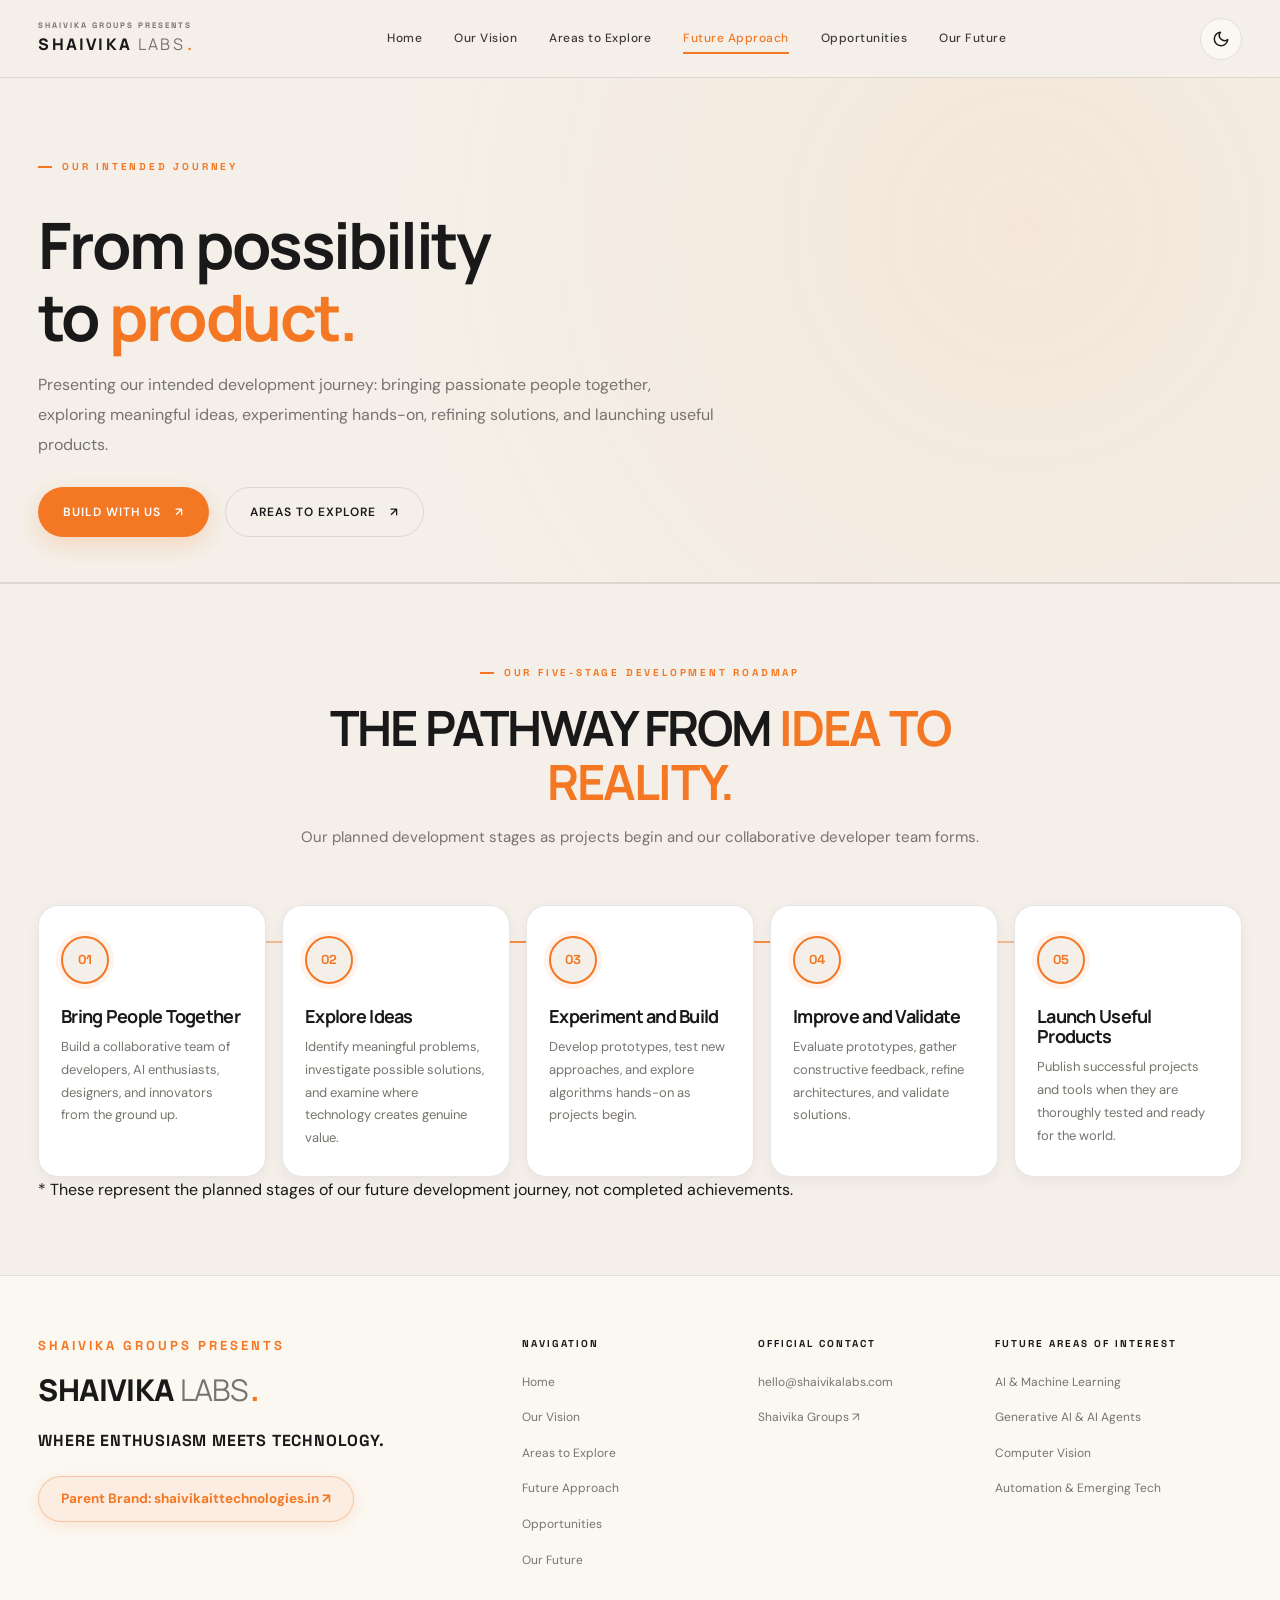
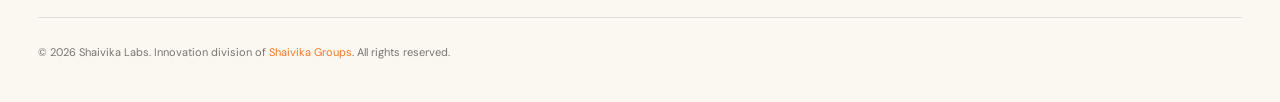
==== commit 62716ad3: "feat: complete mobile responsive interfaces, touch-friendly navigation, and subpage cleanups" ====
--- a/approach.html
+++ b/approach.html
@@ -50,10 +50,6 @@
           <path d="M21 12.79A9 9 0 1 1 11.21 3 7 7 0 0 0 21 12.79z"></path>
         </svg>
       </button>
-
-      <a class="nav-cta" href="careers.html#inquiry-form">
-        Build With Us <span>↗</span>
-      </a>
 
       <button class="menu-toggle" aria-label="Toggle navigation menu" aria-expanded="false">
         ☰
--- a/style.css
+++ b/style.css
@@ -2461,6 +2461,31 @@
     justify-content: center;
   }
 
+  .inner-page-hero {
+    padding: clamp(36px, 6vh, 48px) 5% clamp(24px, 4vh, 36px);
+  }
+
+  .inner-hero-content h1 {
+    font-size: clamp(28px, 7.5vw, 42px);
+    line-height: 1.15;
+  }
+
+  .inner-hero-content p {
+    font-size: 14.5px;
+    line-height: 1.7;
+    margin-bottom: 24px;
+  }
+
+  .careers-grid {
+    grid-template-columns: 1fr;
+    gap: 28px;
+    margin-top: 28px;
+  }
+
+  .careers-contact-box {
+    padding: clamp(20px, 4vw, 30px);
+  }
+
   .form-control,
   input.form-control,
   textarea.form-control {
@@ -2490,6 +2515,14 @@
 }
 
 @media (max-width: 480px) {
+  .inner-page-hero {
+    padding: 28px 4% 20px;
+  }
+
+  .inner-hero-content h1 {
+    font-size: clamp(24px, 7vw, 32px);
+  }
+
   .hero-visual-wrap {
     max-width: 260px;
     height: 260px;
@@ -2501,6 +2534,38 @@
 
   .hero-headline {
     font-size: clamp(22px, 5.8vw, 28px);
+  }
+
+  .section-block {
+    padding: 38px 4%;
+  }
+
+  .section-header-center {
+    margin-bottom: 24px;
+  }
+
+  .section-header-center h2 {
+    font-size: clamp(22px, 6vw, 28px);
+  }
+
+  .pillar-card {
+    padding: 18px 16px;
+  }
+
+  .tech-card-content {
+    padding: 18px 16px;
+  }
+
+  .future-product-box {
+    padding: 20px 16px;
+  }
+
+  .future-product-box h3 {
+    font-size: 17px;
+  }
+
+  .future-product-box p {
+    font-size: 13px;
   }
 
   .button {
